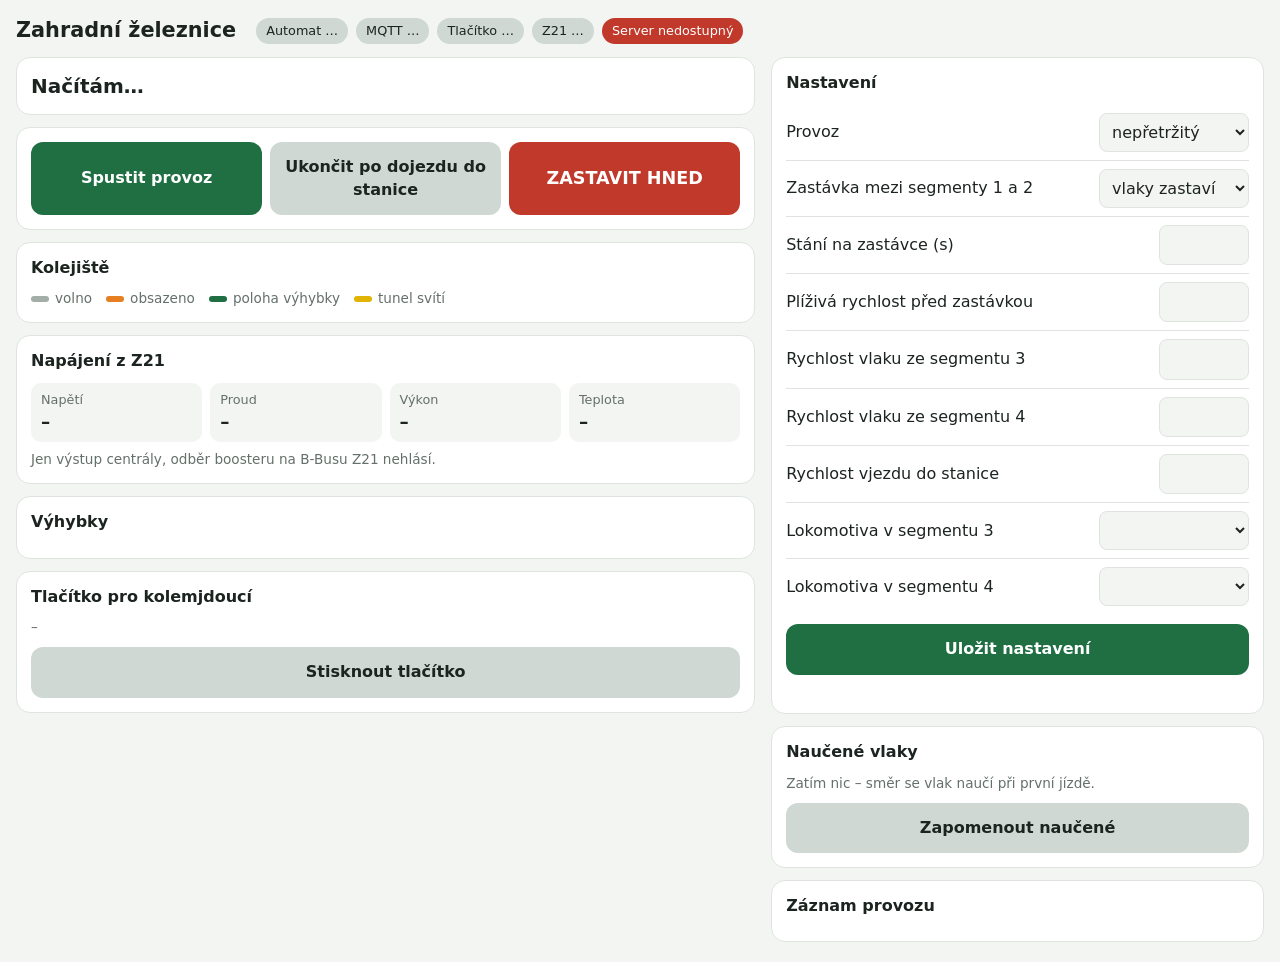
==== static/index.html @ b0b218d1 "Zobrazit osvětlení tunelů na schématu kolejiště Stav funkce F1 dekodéru na adrese 3 se čte z hlášení" ====
<!doctype html>
<html lang="cs">
<head>
<meta charset="utf-8">
<meta name="viewport" content="width=device-width, initial-scale=1, viewport-fit=cover">
<meta name="theme-color" content="#1f6f43">
<title>Zahradní železnice</title>
<link rel="stylesheet" href="/static/styl.css">
</head>
<body>
<main class="nastenka">
  <header>
  <h1>Zahradní železnice</h1>
  <div class="chips">
    <span class="chip" id="chip-provoz">Automat …</span>
    <span class="chip" id="chip-mqtt">MQTT …</span>
    <span class="chip" id="chip-tlacitko">Tlačítko …</span>
    <span class="chip" id="chip-z21">Z21 …</span>
    <span class="chip hidden" id="chip-napajeni">Kolejiště …</span>
    <span class="chip hidden off" id="chip-spojeni">Server nedostupný</span>
  </div>
  </header>

  <div class="sloupec-a">

  <section class="card">
    <div class="faze" id="faze">Načítám…</div>
    <div class="muted" id="info"></div>
  </section>

  <section class="card">
    <h2>Kolejiště</h2>
    <div class="kolejiste" id="kolejiste"></div>
    <div class="legenda muted"><span>volno</span><span class="obsazeno">obsazeno</span><span class="jazyk">poloha výhybky</span><span class="tunel">tunel svítí</span></div>
  </section>

  <section class="card">
    <h2>Napájení z Z21</h2>
    <div class="mereni" id="mereni">
      <div><span>Napětí</span><b id="m-napeti">–</b></div>
      <div><span>Proud</span><b id="m-proud">–</b></div>
      <div><span>Výkon</span><b id="m-vykon">–</b></div>
      <div><span>Teplota</span><b id="m-teplota">–</b></div>
    </div>
    <div class="muted" id="m-info">Jen výstup centrály, odběr boosteru na B-Busu Z21 nehlásí.</div>
  </section>

  <section class="card">
    <h2>Výhybky</h2>
    <div id="vyhybky"></div>
  </section>

  <section class="card ovladani">
    <div class="varovani hidden" id="varovani">
      Před spuštěním musí oba vlaky stát ve stanici (segmenty 3 a 4 obsazené).
    </div>
    <div class="tlacitka ovladani">
      <button class="primary" id="btn-spustit">Spustit provoz</button>
      <button id="btn-ve-stanici">Ukončit po dojezdu do stanice</button>
      <button class="danger" id="btn-zastavit">ZASTAVIT HNED</button>
    </div>
  </section>

  <section class="card">
    <h2>Tlačítko pro kolemjdoucí</h2>
    <div class="muted" id="tlacitko-info">–</div>
    <div class="tlacitka" style="margin-top:10px">
      <button id="btn-tlacitko">Stisknout tlačítko</button>
    </div>
  </section>
  </div>

  <div class="sloupec-b">
  <section class="card">
    <h2>Nastavení</h2>
    <form id="form">
      <label class="radek">Provoz
        <select name="rezim" data-typ="text">
          <option value="nepretrzity">nepřetržitý</option>
          <option value="na_tlacitko">na tlačítko</option>
        </select></label>
      <label class="radek">Zastávka mezi segmenty 1 a 2
        <select name="zastavka" data-typ="text">
          <option value="ano">vlaky zastaví</option>
          <option value="na_znameni">na znamení (tlačítkem)</option>
          <option value="ne">vlaky projedou</option>
        </select></label>
      <label class="radek">Stání na zastávce (s)
        <input type="number" name="zastavka_cekani" min="0" max="600"></label>
      <label class="radek">Plíživá rychlost před zastávkou
        <input type="number" name="zastavka_rychlost_dojezdu" min="0" max="127"></label>
      <label class="radek">Rychlost vlaku ze segmentu 3
        <input type="number" name="speed_seg3" min="0" max="127"></label>
      <label class="radek">Rychlost vlaku ze segmentu 4
        <input type="number" name="speed_seg4" min="0" max="127"></label>
      <label class="radek">Rychlost vjezdu do stanice
        <input type="number" name="rychlost_vjezdu" min="0" max="127"></label>
      <label class="radek">Lokomotiva v segmentu 3
        <select name="loco_seg3"></select></label>
      <label class="radek">Lokomotiva v segmentu 4
        <select name="loco_seg4"></select></label>
      <div class="tlacitka" style="margin-top:10px">
        <button class="primary" type="submit">Uložit nastavení</button>
      </div>
      <div class="zprava" id="zprava"></div>
    </form>
  </section>

  <section class="card">
    <h2>Naučené vlaky</h2>
    <div id="uceni" class="muted">Zatím nic – směr se vlak naučí při první jízdě.</div>
    <div class="tlacitka" style="margin-top:10px">
      <button id="btn-zapomenout">Zapomenout naučené</button>
    </div>
  </section>
  </div>

  <div class="sloupec-c">
  <section class="card">
    <h2>Záznam provozu</h2>
    <div class="log" id="log"></div>
  </section>
  </div>
</main>

<script src="/static/kolejiste.js"></script>
<script>
  const $ = (id) => document.getElementById(id);
  const form = $("form");
  let formNacten = false;
  let posledniLog = "";
  let lokomotivy = {};

  const nazev = (loco) => lokomotivy[loco] ? `${lokomotivy[loco]} (${loco})` : `Lokomotiva ${loco}`;

  function naplnSeznamLokomotiv() {
    for (const jmeno of ["loco_seg3", "loco_seg4"]) {
      form.elements[jmeno].replaceChildren(...Object.keys(lokomotivy).map((loco) => new Option(nazev(loco), loco)));
      form.elements[jmeno].onchange = zakazStejnouLokomotivu;
    }
  }

  // Lokomotiva vybraná v jednom segmentu nejde vybrat v druhém
  function zakazStejnouLokomotivu() {
    const [s3, s4] = [form.elements.loco_seg3, form.elements.loco_seg4];
    for (const o of s3.options) o.disabled = o.value === s4.value;
    for (const o of s4.options) o.disabled = o.value === s3.value;
  }

  async function post(url, data) {
    const r = await fetch(url, {
      method: "POST",
      headers: { "Content-Type": "application/json" },
      body: JSON.stringify(data || {}),
    });
    return r.json();
  }

  function vyplnFormular(n) {
    for (const el of form.elements) {
      if (!el.name || !(el.name in n)) continue;
      if (el.type === "checkbox") el.checked = n[el.name];
      else el.value = n[el.name];
    }
    zakazStejnouLokomotivu();
  }

  function vykresli(s) {
    $("chip-spojeni").classList.add("hidden");
    const provoz = $("chip-provoz");
    provoz.textContent = s.bezi ? (s.zastavit_ve_stanici ? "Automat končí" : "Automat běží") : "Automat stojí";
    provoz.className = "chip " + (s.bezi ? "on" : "");
    const mqtt = $("chip-mqtt");
    mqtt.textContent = s.mqtt_pripojeno ? "MQTT připojeno" : "MQTT odpojeno";
    mqtt.className = "chip " + (s.mqtt_pripojeno ? "on" : "off");
    const t = s.tlacitko;
    $("chip-tlacitko").textContent = !t.zapnute ? "Tlačítko vypnuté" : t.pripojeno ? "Tlačítko připojeno" : "Tlačítko odpojeno";
    $("chip-tlacitko").className = "chip " + (!t.zapnute ? "" : t.pripojeno ? "on" : "off");
    $("tlacitko-info").textContent = [
      t.ceka ? "Vlaky čekají na stisk." : null,
      `Dnes stisknuto ${t.stisky_dnes}×` + (t.posledni ? `, naposledy v ${t.posledni}` : ""),
      t.baterie_v != null ? `Baterie ${t.baterie_v.toLocaleString("cs-CZ")} V` : null,
    ].filter(Boolean).join(" · ");
    $("chip-z21").textContent = s.z21_odpovida ? "Z21 odpovídá" : "Z21 neodpovídá";
    $("chip-z21").className = "chip " + (s.z21_odpovida ? "on" : "off");
    const napajeni = $("chip-napajeni");
    napajeni.textContent = s.napajeni === "zapnuto" ? "Kolejiště pod proudem" : `Kolejiště: ${s.napajeni}`;
    napajeni.className = "chip " + (!s.z21_odpovida || !s.napajeni ? "hidden" : s.napajeni === "zapnuto" ? "on" : "off");

    $("faze").textContent = s.faze;
    $("info").textContent = `MQTT ${s.mqtt_broker} · Z21 ${s.z21_ip}`;

    vykresliKolejiste($("kolejiste"), s.segmenty, {
      3: s.lokomotivy[s.nastaveni.loco_seg3],
      4: s.lokomotivy[s.nastaveni.loco_seg4],
    }, s.vyhybky, s.vyhybky_koleje, s.osvetleni_tunelu);

    vykresliVyhybky($("vyhybky"), s.vyhybky, s.cesta);

    const m = s.mereni;
    const cislo = (h, des) => h.toLocaleString("cs-CZ", { minimumFractionDigits: des, maximumFractionDigits: des });
    $("m-napeti").textContent = m ? `${cislo(m.napeti_v, 1)} V` : "–";
    $("m-proud").textContent = m ? `${cislo(m.proud_a, 2)} A` : "–";
    $("m-vykon").textContent = m ? `${cislo(m.vykon_w, 1)} W` : "–";
    $("m-teplota").textContent = m ? `${m.teplota_c} °C` : "–";

    const veStanici = s.segmenty["3"] && s.segmenty["4"];
    $("varovani").classList.toggle("hidden", s.bezi || veStanici);
    $("btn-spustit").disabled = s.bezi;
    $("btn-ve-stanici").disabled = !s.bezi || s.zastavit_ve_stanici;

    if (!formNacten) {
      lokomotivy = s.lokomotivy;
      naplnSeznamLokomotiv();
      vyplnFormular(s.nastaveni);
      formNacten = true;
    }

    const uceni = Object.entries(s.uceni).filter(([, v]) => "smer_pres_seg1" in v);
    $("uceni").textContent = uceni.length
      ? uceni.map(([loco, v]) => `${nazev(loco)}: jede nejdříve do segmentu ${v.smer_pres_seg1 ? "1 – staví na zastávce" : "2 – zastávkou projíždí"}`).join("\n")
      : "Zatím nic – směr se vlak naučí při první jízdě.";
    $("uceni").style.whiteSpace = "pre-line";

    const logText = JSON.stringify(s.log);
    if (logText !== posledniLog) {
      posledniLog = logText;
      const log = $("log");
      log.replaceChildren(...s.log.slice().reverse().map(([cas, zprava]) => {
        const div = document.createElement("div");
        const t = document.createElement("time");
        t.textContent = cas;
        div.append(t, zprava);
        return div;
      }));
    }
  }

  async function obnov() {
    try {
      const r = await fetch("/api/stav", { cache: "no-store" });
      vykresli(await r.json());
    } catch (e) {
      $("chip-spojeni").classList.remove("hidden");
    }
  }

  $("btn-spustit").onclick = async () => {
    if (!$("varovani").classList.contains("hidden") &&
        !confirm("Segmenty 3 a 4 nehlásí oba vlaky ve stanici. Opravdu spustit?")) return;
    await post("/api/spustit"); obnov();
  };
  $("btn-ve-stanici").onclick = async () => { await post("/api/zastavit-ve-stanici"); obnov(); };
  $("btn-zastavit").onclick = async () => { await post("/api/zastavit"); obnov(); };
  $("btn-tlacitko").onclick = async () => { await post("/api/tlacitko"); obnov(); };
  $("btn-zapomenout").onclick = async () => {
    if (confirm("Smazat naučené směry vlaků?")) { await post("/api/zapomenout"); obnov(); }
  };

  form.onsubmit = async (e) => {
    e.preventDefault();
    const data = {};
    for (const el of form.elements) {
      if (!el.name) continue;
      data[el.name] = el.type === "checkbox" ? el.checked : el.dataset.typ === "text" ? el.value : parseInt(el.value, 10);
    }
    const r = await post("/api/nastaveni", data);
    $("zprava").textContent = r.ok ? "Uloženo." : "Chyba: " + r.chyba;
    if (r.ok) vyplnFormular(r.nastaveni);
    setTimeout(() => { $("zprava").textContent = ""; }, 3000);
  };

  obnov();
  setInterval(obnov, 1000);
</script>
</body>
</html>
---- static/styl.css ----
:root {
  --bg: #f3f5f2;
  --card: #ffffff;
  --text: #1c2420;
  --muted: #64706a;
  --line: #dfe4df;
  --accent: #1f6f43;
  --accent-text: #ffffff;
  --danger: #c0392b;
  --warn-bg: #fff4d6;
  --warn-text: #7a5600;
  --busy: #e67e22;
  --free: #cfd8d2;
  --track: #a3aea8;
  --light: #e0b400;
}
@media (prefers-color-scheme: dark) {
  :root {
    --bg: #121614;
    --card: #1c221f;
    --text: #e6ece8;
    --muted: #94a19a;
    --line: #2c3530;
    --accent: #3fa36b;
    --accent-text: #0d1410;
    --danger: #e5584a;
    --warn-bg: #3a2f12;
    --warn-text: #f3d48a;
    --busy: #f39c3d;
    --free: #34403a;
    --track: #56635c;
    --light: #ffd54a;
  }
}
* { box-sizing: border-box; }
body {
  margin: 0;
  background: var(--bg);
  color: var(--text);
  font: 16px/1.4 system-ui, -apple-system, "Segoe UI", Roboto, sans-serif;
}
main { max-width: 640px; margin: 0 auto; padding: 16px 16px 40px; }
h1 { font-size: 1.3rem; margin: 4px 0 12px; }
h2 { font-size: 1rem; margin: 0 0 10px; }
.card {
  background: var(--card);
  border: 1px solid var(--line);
  border-radius: 14px;
  padding: 14px;
  margin-bottom: 12px;
}
.chips { display: flex; gap: 8px; flex-wrap: wrap; margin-bottom: 12px; }
.chip {
  font-size: .8rem; padding: 4px 10px; border-radius: 999px;
  background: var(--free); color: var(--text);
}
.chip.on { background: var(--accent); color: var(--accent-text); }
.chip.off { background: var(--danger); color: #fff; }
.faze { font-size: 1.25rem; font-weight: 600; }
.muted { color: var(--muted); font-size: .85rem; }
.segmenty { display: grid; grid-template-columns: repeat(2, 1fr); gap: 8px; }
.seg {
  border-radius: 10px; padding: 10px; background: var(--free);
  transition: background .2s;
}
.seg.obsazeno { background: var(--busy); color: #1a1006; }
.seg b { display: block; font-size: 1.05rem; }
.seg span { font-size: .8rem; }
.tlacitka { display: grid; gap: 8px; }
button {
  font: inherit; font-weight: 600; border: 0; border-radius: 12px;
  padding: 14px; cursor: pointer; background: var(--free); color: var(--text);
}
button.primary { background: var(--accent); color: var(--accent-text); }
button.danger { background: var(--danger); color: #fff; font-size: 1.1rem; padding: 18px; }
button:disabled { opacity: .45; cursor: default; }
.varovani {
  background: var(--warn-bg); color: var(--warn-text);
  border-radius: 10px; padding: 10px; font-size: .9rem; margin-bottom: 10px;
}
.hidden { display: none; }
label.radek {
  display: flex; justify-content: space-between; align-items: center;
  gap: 12px; padding: 8px 0; border-bottom: 1px solid var(--line);
}
label.radek:last-of-type { border-bottom: 0; }
input[type=number], select {
  width: 90px; font: inherit; padding: 8px; border-radius: 8px;
  border: 1px solid var(--line); background: var(--bg); color: var(--text); text-align: right;
}
select { width: 150px; text-align: left; }
input[type=checkbox] { width: 24px; height: 24px; accent-color: var(--accent); }
.log {
  font: .78rem/1.45 ui-monospace, Consolas, monospace;
  max-height: 260px; overflow-y: auto; white-space: pre-wrap; word-break: break-word;
}
.log time { color: var(--muted); margin-right: 6px; }
.zprava { min-height: 1.2em; font-size: .85rem; margin-top: 8px; }
.loko {
  display: flex; justify-content: space-between; align-items: baseline; flex-wrap: wrap;
  gap: 4px 12px; padding: 8px 0; border-bottom: 1px solid var(--line);
}
.loko:last-child { border-bottom: 0; }
.kolejiste svg { display: block; width: 100%; height: auto; }
.seg-kolej path {
  fill: none; stroke: var(--track); stroke-width: 7; stroke-linecap: round;
  transition: stroke .2s;
}
.seg-kolej.obsazeno path { stroke: var(--busy); }
.predel line { stroke: var(--text); stroke-width: 2.5; }
.nastupiste { fill: var(--muted); }
.popisek { fill: var(--text); font-size: 15px; font-weight: 700; }
.popisek-maly { fill: var(--muted); font-size: 11px; }
.legenda { display: flex; flex-wrap: wrap; gap: 4px 14px; margin-top: 6px; }
.legenda span::before {
  content: ""; display: inline-block; width: 18px; height: 6px; border-radius: 3px;
  margin-right: 6px; vertical-align: middle; background: var(--track);
}
.legenda span.obsazeno::before { background: var(--busy); }
.cesta { font-weight: 600; margin-bottom: 4px; }
.mereni { display: grid; grid-template-columns: repeat(4, 1fr); gap: 8px; margin-bottom: 8px; }
.mereni div { border-radius: 10px; padding: 8px 10px; background: var(--bg); }
.mereni span { display: block; font-size: .8rem; color: var(--muted); }
.mereni b { font-size: 1.15rem; font-variant-numeric: tabular-nums; white-space: nowrap; }
@media (max-width: 420px) { .mereni { grid-template-columns: repeat(2, 1fr); } }
.vyhybka path { fill: none; stroke: transparent; stroke-width: 4; stroke-linecap: round; }
.vyhybka path.aktivni { stroke: var(--accent); }
.vyhybka.neznama path { stroke: var(--muted); stroke-width: 2; stroke-dasharray: 2 3; }
.legenda span.jazyk::before { background: var(--accent); }
.tunely rect {
  fill: var(--card); fill-opacity: .55; stroke: var(--muted); stroke-width: 1.5;
  transition: fill .3s, fill-opacity .3s, stroke .3s;
}
.tunely.sviti rect {
  fill: var(--light); fill-opacity: .45; stroke: var(--light);
  filter: drop-shadow(0 0 4px var(--light));
}
.tunely.neznama rect { stroke-dasharray: 3 3; }
.legenda span.tunel::before { background: var(--light); }

/* Široká obrazovka: sloupce vedle sebe, ať je vše vidět bez scrollování */
@media (min-width: 1000px) {
  main.nastenka {
    max-width: 1800px; padding-bottom: 8px;
    display: grid; gap: 0 16px; align-items: start;
    grid-template-columns: minmax(0, 3fr) minmax(0, 2fr);
    grid-template-rows: auto auto 1fr;
    grid-template-areas: "hlava hlava" "a b" "a c";
  }
  main.nastenka > header {
    grid-area: hlava; display: flex; align-items: center; flex-wrap: wrap; gap: 8px 20px;
    margin-bottom: 12px;
  }
  main.nastenka > header h1, main.nastenka > header .chips { margin: 0; }
  .sloupec-a { grid-area: a; display: flex; flex-direction: column; }
  /* ovládání hned pod stavem, ať je vždy po ruce */
  .sloupec-a > .card:first-child { order: -2; }
  .sloupec-a > .card.ovladani { order: -1; }
  .kolejiste svg { max-height: 38vh; }
  .sloupec-b { grid-area: b; }
  .sloupec-c { grid-area: c; }
  .tlacitka.ovladani { grid-template-columns: repeat(3, 1fr); }
  .tlacitka.ovladani button.danger { padding: 14px; }
  .log { max-height: 40vh; }
}
@media (min-width: 1500px) {
  main.nastenka {
    grid-template-columns: minmax(0, 5fr) minmax(0, 3fr) minmax(0, 3fr);
    grid-template-rows: auto 1fr;
    grid-template-areas: "hlava hlava hlava" "a b c";
  }
  .log { max-height: calc(100vh - 150px); }
}
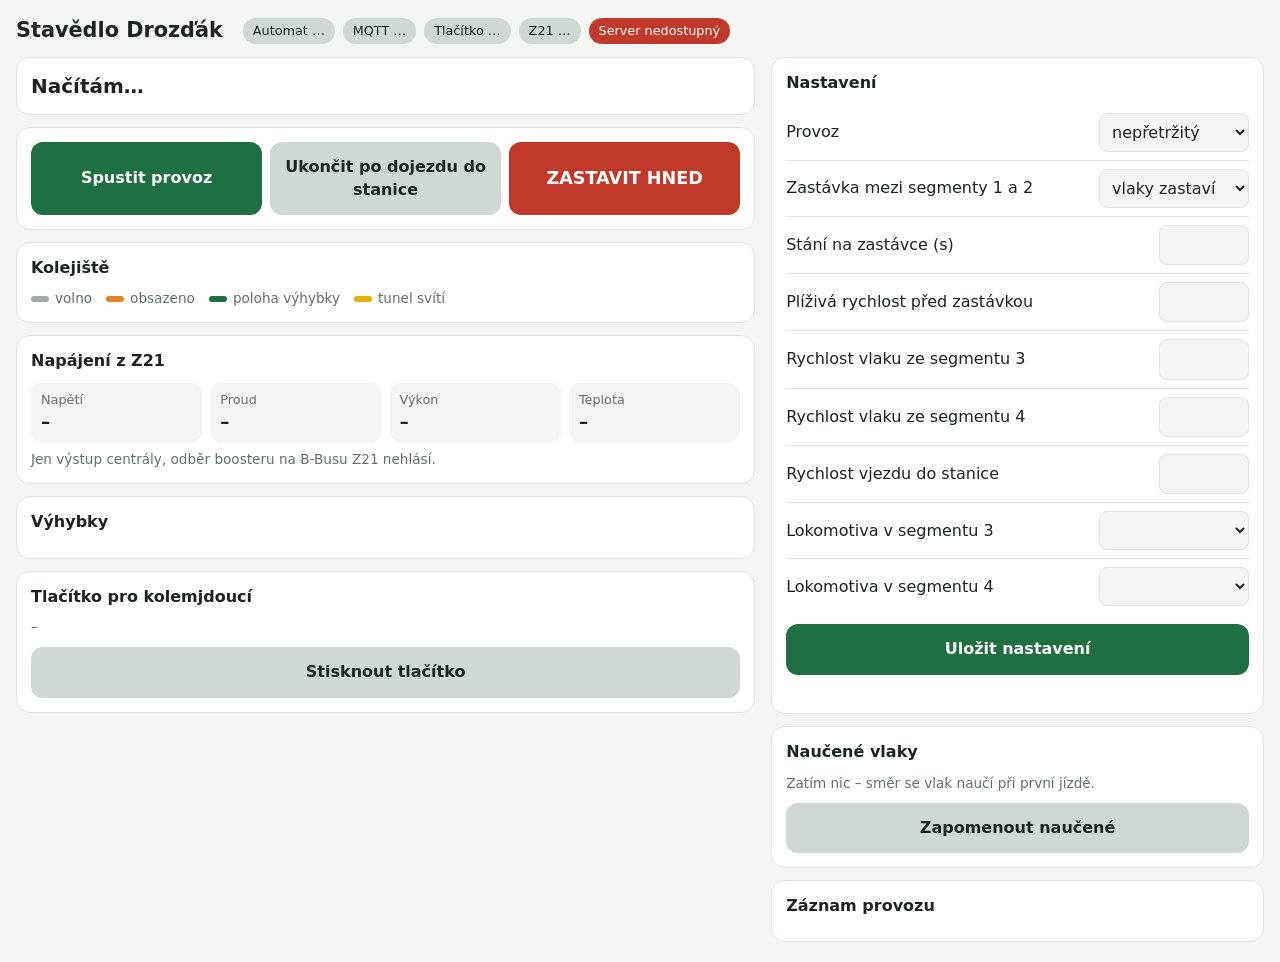
==== commit 1535ba23: "Přejmenovat na Stavědlo Drozďák a přidat popis kolejiště Co-Authored-By: Claude Opus 5.5 <noreply@an" ====
--- a/static/index.html
+++ b/static/index.html
@@ -4,13 +4,13 @@
 <meta charset="utf-8">
 <meta name="viewport" content="width=device-width, initial-scale=1, viewport-fit=cover">
 <meta name="theme-color" content="#1f6f43">
-<title>Zahradní železnice</title>
+<title>Stavědlo Drozďák</title>
 <link rel="stylesheet" href="/static/styl.css">
 </head>
 <body>
 <main class="nastenka">
   <header>
-  <h1>Zahradní železnice</h1>
+  <h1>Stavědlo Drozďák</h1>
   <div class="chips">
     <span class="chip" id="chip-provoz">Automat …</span>
     <span class="chip" id="chip-mqtt">MQTT …</span>
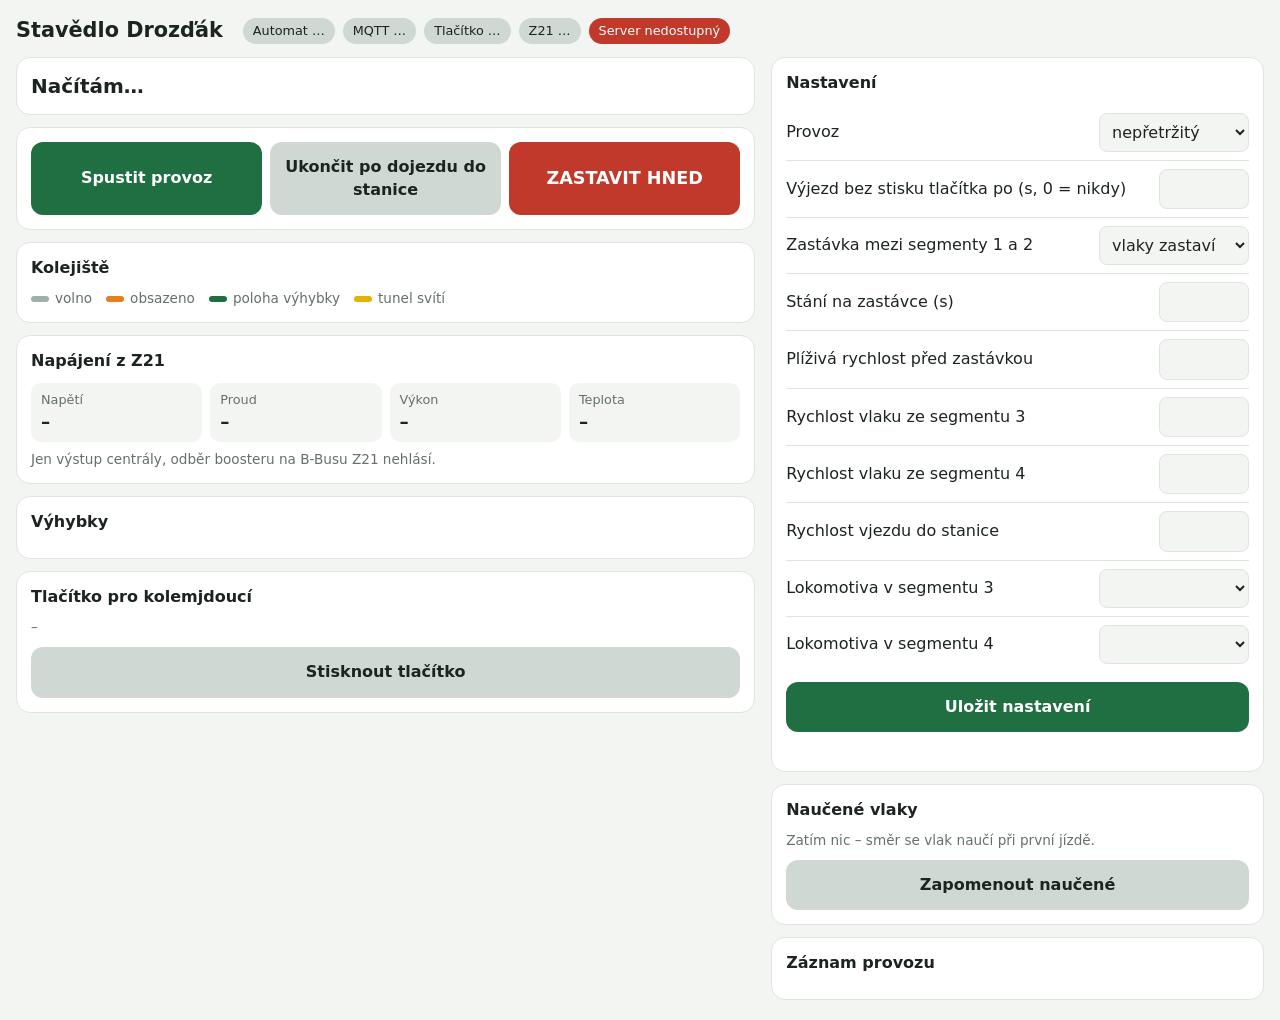
==== commit fa5bb0b0: "Vypravit vlak i bez stisku tlačítka po nastavené době V režimu na tlačítko vyjede vlak sám, když nik" ====
--- a/static/index.html
+++ b/static/index.html
@@ -79,6 +79,8 @@
           <option value="nepretrzity">nepřetržitý</option>
           <option value="na_tlacitko">na tlačítko</option>
         </select></label>
+      <label class="radek">Výjezd bez stisku tlačítka po (s, 0 = nikdy)
+        <input type="number" name="vyjezd_bez_tlacitka" min="0" max="3600"></label>
       <label class="radek">Zastávka mezi segmenty 1 a 2
         <select name="zastavka" data-typ="text">
           <option value="ano">vlaky zastaví</option>
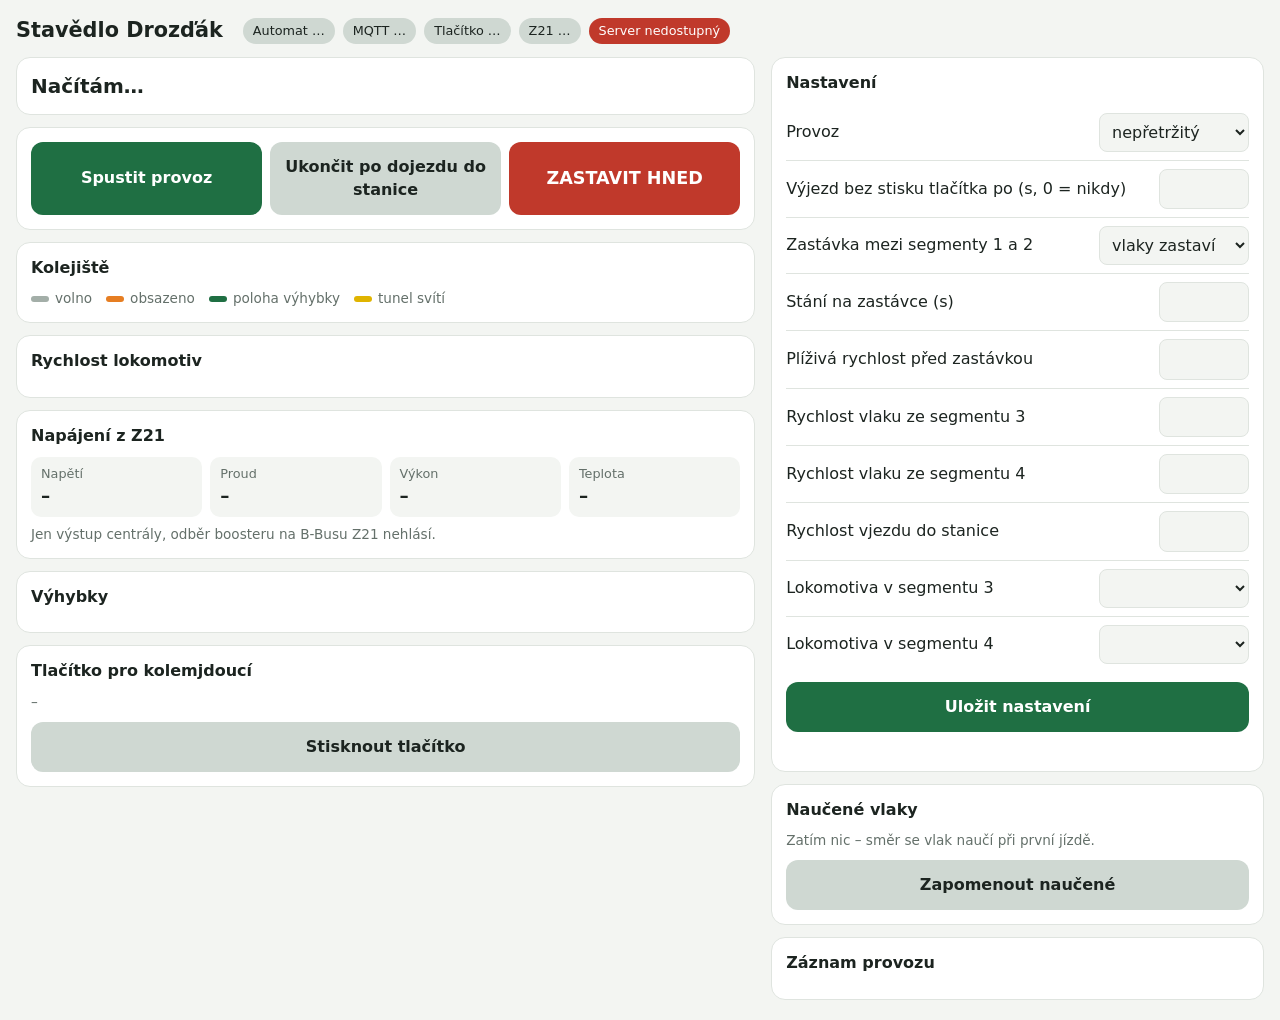
==== commit f33fecba: "Zobrazit aktuální rychlost lokomotiv na trati Nová sekce v ovládání ukazuje rychlost (0-127) a směr " ====
--- a/static/index.html
+++ b/static/index.html
@@ -32,6 +32,11 @@
     <h2>Kolejiště</h2>
     <div class="kolejiste" id="kolejiste"></div>
     <div class="legenda muted"><span>volno</span><span class="obsazeno">obsazeno</span><span class="jazyk">poloha výhybky</span><span class="tunel">tunel svítí</span></div>
+  </section>
+
+  <section class="card">
+    <h2>Rychlost lokomotiv</h2>
+    <div id="rychlosti"></div>
   </section>
 
   <section class="card">
@@ -199,6 +204,28 @@
 
     vykresliVyhybky($("vyhybky"), s.vyhybky, s.cesta);
 
+    $("rychlosti").replaceChildren(...s.rychlosti.map((l) => {
+      const radek = document.createElement("div");
+      radek.className = "rychlost";
+      const jmeno = document.createElement("b");
+      jmeno.textContent = nazev(l.adresa);
+      const hodnota = document.createElement("span");
+      hodnota.className = "hodnota";
+      hodnota.textContent = l.rychlost > 0 ? `${l.smer ? "▶" : "◀"} ${l.rychlost}` : "stojí";
+      const pruh = document.createElement("div");
+      pruh.className = "pruh";
+      const vypln = document.createElement("i");
+      vypln.style.width = `${(l.rychlost / 127) * 100}%`;
+      pruh.append(vypln);
+      const info = document.createElement("span");
+      info.className = "muted";
+      info.textContent = `kolej ${l.kolej} · ${l.smer ? "vpřed" : "vzad"} · `
+        + (l.z21 ? "hlásí Z21" : "podle povelu, Z21 zatím nehlásí")
+        + (l.z21 && l.povel != null && l.povel !== l.rychlost ? ` · povel ${l.povel}` : "");
+      radek.append(jmeno, hodnota, pruh, info);
+      return radek;
+    }));
+
     const m = s.mereni;
     const cislo = (h, des) => h.toLocaleString("cs-CZ", { minimumFractionDigits: des, maximumFractionDigits: des });
     $("m-napeti").textContent = m ? `${cislo(m.napeti_v, 1)} V` : "–";
--- a/static/styl.css
+++ b/static/styl.css
@@ -101,6 +101,15 @@
   gap: 4px 12px; padding: 8px 0; border-bottom: 1px solid var(--line);
 }
 .loko:last-child { border-bottom: 0; }
+.rychlost {
+  display: grid; grid-template-columns: 1fr auto; gap: 4px 12px; align-items: baseline;
+  padding: 8px 0; border-bottom: 1px solid var(--line);
+}
+.rychlost:last-child { border-bottom: 0; }
+.rychlost .hodnota { font-size: 1.15rem; font-weight: 600; font-variant-numeric: tabular-nums; }
+.rychlost .pruh, .rychlost .muted { grid-column: 1 / -1; }
+.pruh { height: 10px; border-radius: 5px; background: var(--free); overflow: hidden; }
+.pruh i { display: block; height: 100%; background: var(--accent); transition: width .4s; }
 .kolejiste svg { display: block; width: 100%; height: auto; }
 .seg-kolej path {
   fill: none; stroke: var(--track); stroke-width: 7; stroke-linecap: round;
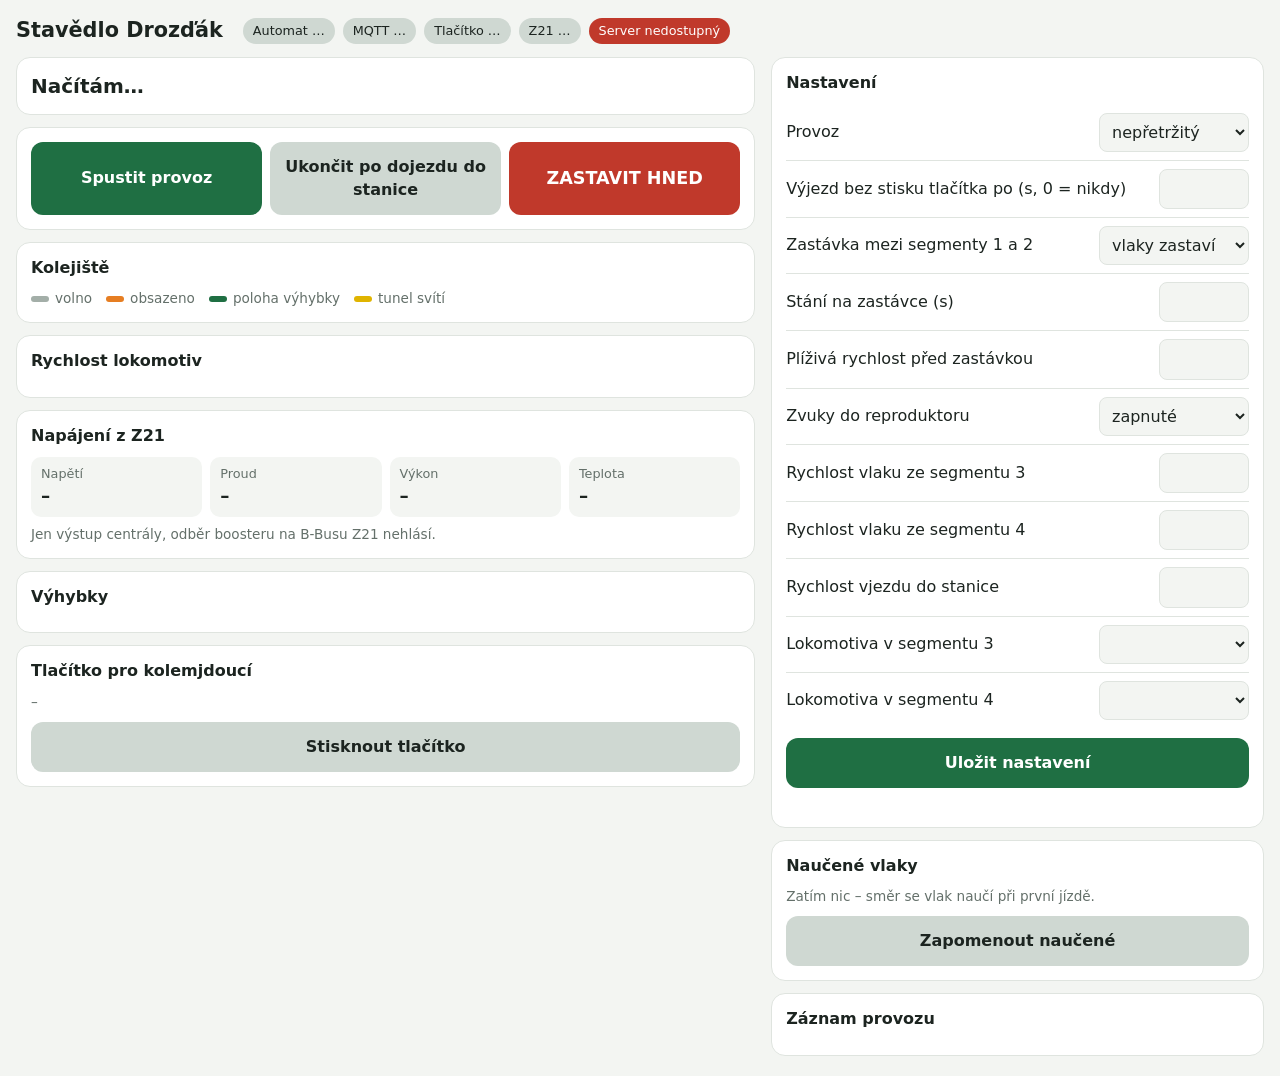
==== commit 43a827a2: "Přidat do nastavení vypnutí zvuků do reproduktoru Co-Authored-By: Claude Opus 5.5 <noreply@anthropic" ====
--- a/static/index.html
+++ b/static/index.html
@@ -96,6 +96,11 @@
         <input type="number" name="zastavka_cekani" min="0" max="600"></label>
       <label class="radek">Plíživá rychlost před zastávkou
         <input type="number" name="zastavka_rychlost_dojezdu" min="0" max="127"></label>
+      <label class="radek">Zvuky do reproduktoru
+        <select name="zvuky" data-typ="text">
+          <option value="ano">zapnuté</option>
+          <option value="ne">vypnuté</option>
+        </select></label>
       <label class="radek">Rychlost vlaku ze segmentu 3
         <input type="number" name="speed_seg3" min="0" max="127"></label>
       <label class="radek">Rychlost vlaku ze segmentu 4
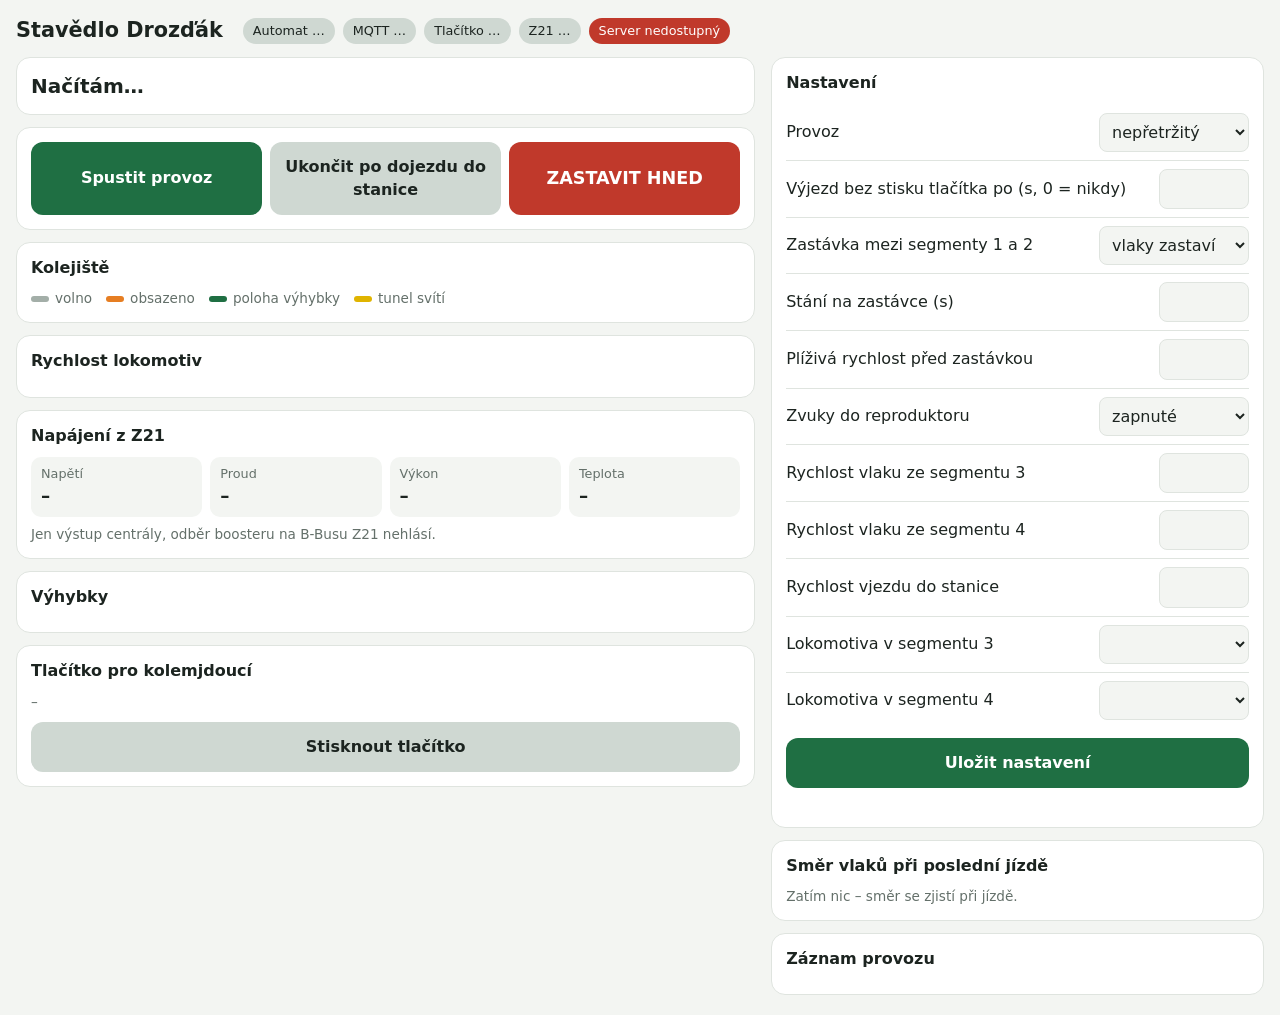
==== commit a232f5df: "Zjišťovat směr vlaku při každé jízdě místo učení Otočený vlak si pamatoval starý směr a zastavil hne" ====
--- a/static/index.html
+++ b/static/index.html
@@ -111,6 +111,7 @@
         <select name="loco_seg3"></select></label>
       <label class="radek">Lokomotiva v segmentu 4
         <select name="loco_seg4"></select></label>
+      <div class="muted hidden" id="loco-zamceno">Lokomotivy jde změnit, až vlak dojede do stanice.</div>
       <div class="tlacitka" style="margin-top:10px">
         <button class="primary" type="submit">Uložit nastavení</button>
       </div>
@@ -119,11 +120,8 @@
   </section>
 
   <section class="card">
-    <h2>Naučené vlaky</h2>
-    <div id="uceni" class="muted">Zatím nic – směr se vlak naučí při první jízdě.</div>
-    <div class="tlacitka" style="margin-top:10px">
-      <button id="btn-zapomenout">Zapomenout naučené</button>
-    </div>
+    <h2>Směr vlaků při poslední jízdě</h2>
+    <div id="uceni" class="muted">Zatím nic – směr se zjistí při jízdě.</div>
   </section>
   </div>
 
@@ -159,6 +157,12 @@
     for (const o of s4.options) o.disabled = o.value === s3.value;
   }
 
+  // Výjezd bez stisku tlačítka má smysl jen v režimu na tlačítko
+  function zpristupniVyjezd() {
+    form.elements.vyjezd_bez_tlacitka.disabled = form.elements.rezim.value !== "na_tlacitko";
+  }
+  form.elements.rezim.onchange = zpristupniVyjezd;
+
   async function post(url, data) {
     const r = await fetch(url, {
       method: "POST",
@@ -175,6 +179,7 @@
       else el.value = n[el.name];
     }
     zakazStejnouLokomotivu();
+    zpristupniVyjezd();
   }
 
   function vykresli(s) {
@@ -250,10 +255,19 @@
       formNacten = true;
     }
 
+    // Během jízdy vlaku po trati nejde lokomotivy měnit - po odemčení ukázat aktuální uložené
+    for (const jmeno of ["loco_seg3", "loco_seg4"]) {
+      const el = form.elements[jmeno];
+      if (!s.lze_menit_lokomotivy) el.value = s.nastaveni[jmeno];
+      el.disabled = !s.lze_menit_lokomotivy;
+    }
+    if (!s.lze_menit_lokomotivy) zakazStejnouLokomotivu();
+    $("loco-zamceno").classList.toggle("hidden", s.lze_menit_lokomotivy);
+
     const uceni = Object.entries(s.uceni).filter(([, v]) => "smer_pres_seg1" in v);
     $("uceni").textContent = uceni.length
       ? uceni.map(([loco, v]) => `${nazev(loco)}: jede nejdříve do segmentu ${v.smer_pres_seg1 ? "1 – staví na zastávce" : "2 – zastávkou projíždí"}`).join("\n")
-      : "Zatím nic – směr se vlak naučí při první jízdě.";
+      : "Zatím nic – směr se zjistí při jízdě.";
     $("uceni").style.whiteSpace = "pre-line";
 
     const logText = JSON.stringify(s.log);
@@ -287,9 +301,6 @@
   $("btn-ve-stanici").onclick = async () => { await post("/api/zastavit-ve-stanici"); obnov(); };
   $("btn-zastavit").onclick = async () => { await post("/api/zastavit"); obnov(); };
   $("btn-tlacitko").onclick = async () => { await post("/api/tlacitko"); obnov(); };
-  $("btn-zapomenout").onclick = async () => {
-    if (confirm("Smazat naučené směry vlaků?")) { await post("/api/zapomenout"); obnov(); }
-  };
 
   form.onsubmit = async (e) => {
     e.preventDefault();
